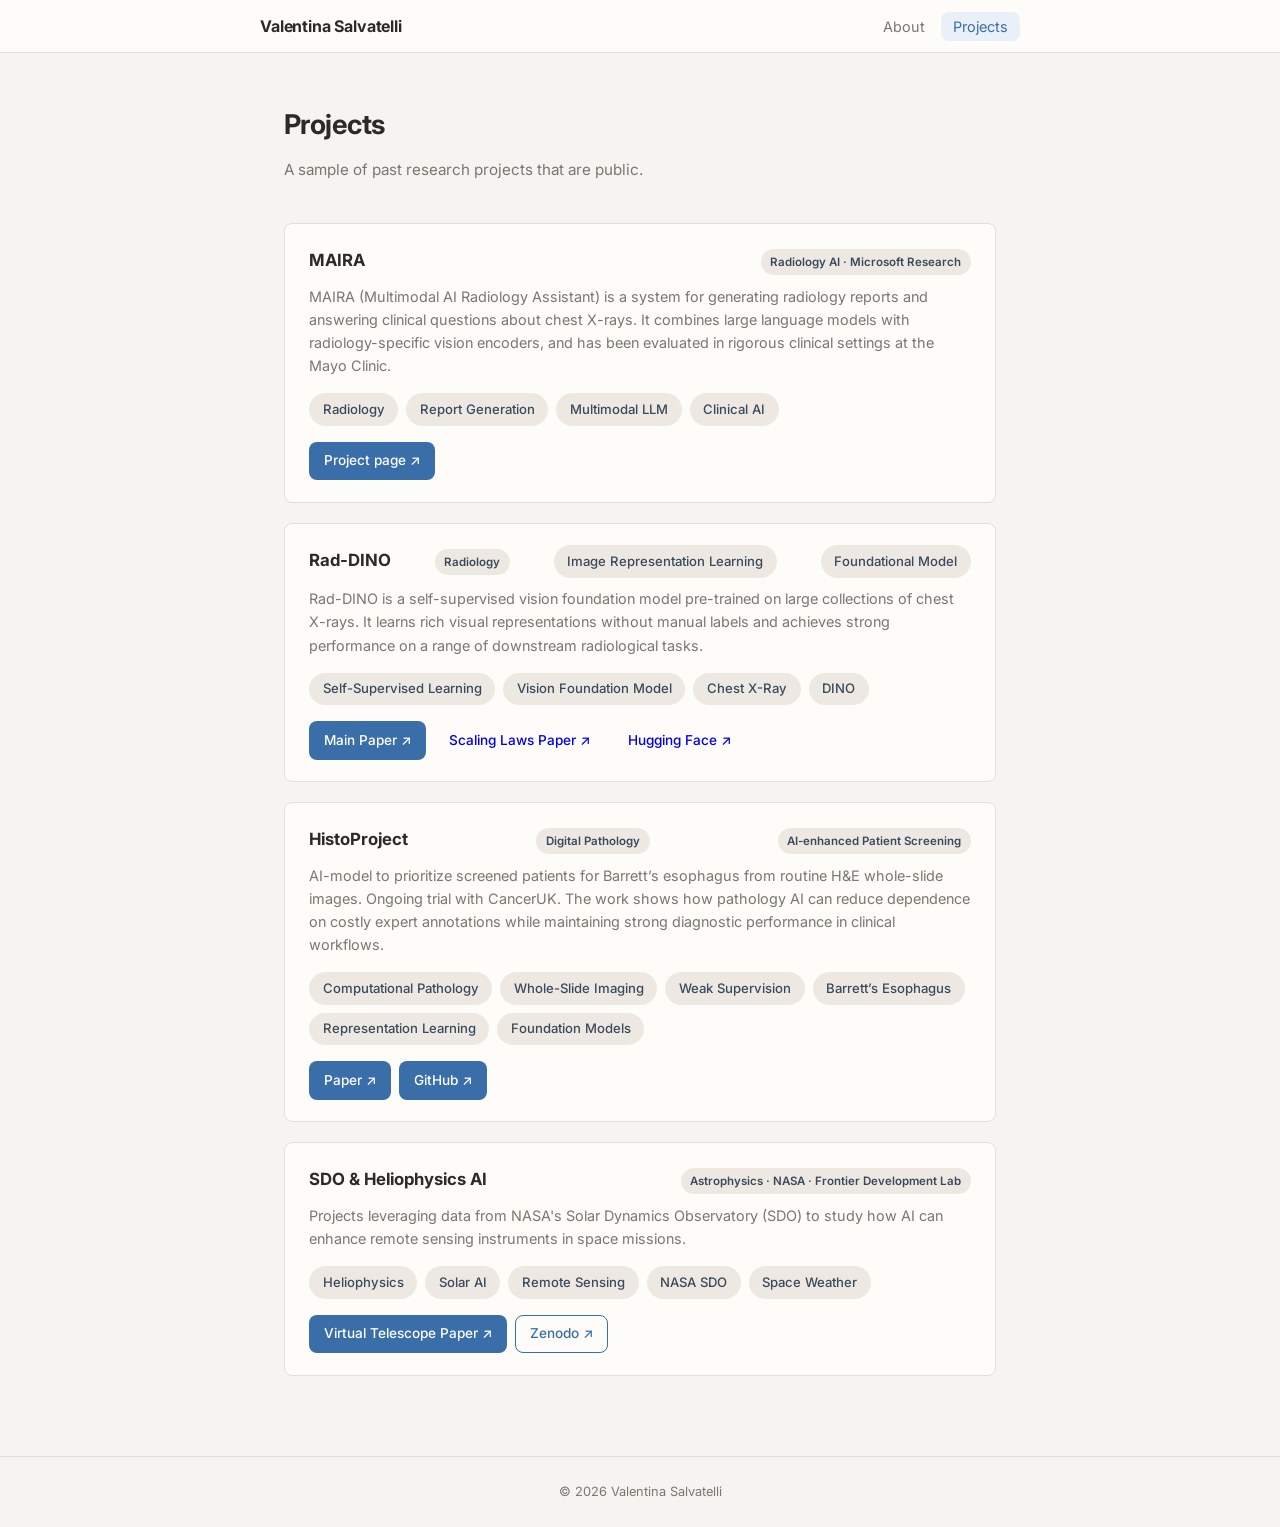
==== projects.html @ ae908276 "Initial website" ====
<!DOCTYPE html>
<html lang="en">
<head>
  <meta charset="UTF-8" />
  <meta name="viewport" content="width=device-width, initial-scale=1.0" />
  <title>Projects · Valentina Salvatelli</title>
  <meta name="description" content="Selected research projects by Valentina Salvatelli." />
  <link rel="stylesheet" href="style.css" />
</head>
<body>

  <!-- ── Navigation ── -->
  <nav>
    <div class="nav-inner">
      <a class="nav-brand" href="index.html">Valentina Salvatelli</a>
      <ul class="nav-links">
        <li><a href="index.html">About</a></li>
        <li><a href="projects.html" class="active">Projects</a></li>
      </ul>
    </div>
  </nav>

  <!-- ── Main ── -->
  <main>
    <h1 style="font-size:1.7rem; font-weight:700; letter-spacing:-0.02em; margin-bottom:0.5rem;">
      Projects
    </h1>
    <p class="projects-intro">
      A sample of past research projects that are public.

    <div class="projects-grid">

      <!-- MAIRA -->
      <article class="project-card">
        <div class="project-card-header">
          <h2>MAIRA</h2>
          <span class="project-badge">Radiology AI · Microsoft Research</span>
        </div>
        <p class="desc">
          MAIRA (Multimodal AI Radiology Assistant) is a system for generating radiology
          reports and answering clinical questions about chest X-rays. It combines large
          language models with radiology-specific vision encoders, and has been evaluated
          in rigorous clinical settings at the Mayo Clinic.
        </p>
        <div class="tags">
          <span class="tag">Radiology</span>
          <span class="tag">Report Generation</span>
          <span class="tag">Multimodal LLM</span>
          <span class="tag">Clinical AI</span>
        </div>
        <div class="project-links">
          <a class="btn btn-primary"
             href="https://www.microsoft.com/en-us/research/project/project-maira/publications/"
             target="_blank" rel="noopener">Project page ↗</a>
          <!-- Add paper / arXiv / GitHub links here -->
        </div>
      </article>
        <!-- Rad-DINO -->
        <article class="project-card">
        <div class="project-card-header">
            <h2>Rad-DINO</h2>
            <span class="project-badge">Radiology</span>
             <span class="tag">Image Representation Learning</span>
             <span class="tag">Foundational Model</span>
        </div>

        <p class="desc">
            Rad-DINO is a self-supervised vision foundation model pre-trained on large
            collections of chest X-rays. It learns rich visual representations without
            manual labels and achieves strong performance on a range of downstream
            radiological tasks.
        </p>

        <div class="tags">
            <span class="tag">Self-Supervised Learning</span>
            <span class="tag">Vision Foundation Model</span>
            <span class="tag">Chest X-Ray</span>
            <span class="tag">DINO</span>
        </div>

        <div class="project-links">
            <a class="btn btn-primary"
            href="https://www.nature.com/articles/s42256-024-00965-w"
            target="_blank" rel="noopener">
            Main Paper ↗
            </a>

            <a class="btn btn-secondary"
            href="https://arxiv.org/abs/2509.12818"
            target="_blank" rel="noopener">
            Scaling Laws Paper ↗
            </a>

            <a class="btn btn-secondary"
            href="https://huggingface.co/microsoft/rad-dino"
            target="_blank" rel="noopener">
            Hugging Face ↗
            </a>

        </div>
        </article>

      <!-- HistoProject -->
      <article class="project-card">
        <div class="project-card-header">
          <h2>HistoProject</h2>
          <span class="project-badge">Digital Pathology</span>
          <span class="project-badge">AI-enhanced Patient Screening</span>
        </div>
        <p class="desc">
          AI-model to prioritize screened patients for Barrett’s esophagus 
          from routine H&amp;E whole-slide images. Ongoing trial with CancerUK.
          The work shows how
          pathology AI can reduce dependence on costly expert annotations while
          maintaining strong diagnostic performance in clinical workflows.
        </p>
        <div class="tags">
          <span class="tag">Computational Pathology</span>
          <span class="tag">Whole-Slide Imaging</span>
          <span class="tag">Weak Supervision</span>
          <span class="tag">Barrett’s Esophagus</span>
          <span class="tag">Representation Learning</span>
          <span class="tag">Foundation Models</span>
        </div>
        <div class="project-links">
            <a class="btn btn-primary"
             href="https://www.nature.com/articles/s41467-024-46174-2"
             target="_blank" rel="noopener">Paper ↗</a>

             <a class="btn btn-primary"
             href="https://github.com/microsoft/hi-ml"
             target="_blank" rel="noopener">GitHub ↗</a>
            
        </div>
      </article>

      <!-- SDO / Heliophysics -->
      <article class="project-card">
        <div class="project-card-header">
          <h2>SDO &amp; Heliophysics AI</h2>
          <span class="project-badge">Astrophysics · NASA · Frontier Development Lab</span>
        </div>
        <p class="desc">
          Projects leveraging data from NASA's Solar Dynamics Observatory (SDO) to study 
          how AI can enhance remote sensing instruments in space missions.
        </p>
        <div class="tags">
          <span class="tag">Heliophysics</span>
          <span class="tag">Solar AI</span>
          <span class="tag">Remote Sensing</span>
          <span class="tag">NASA SDO</span>
          <span class="tag">Space Weather</span>
        </div>
        <div class="project-links">
           <a class="btn btn-primary"
             href="https://iopscience.iop.org/article/10.3847/1538-4357/ac867b"
             target="_blank" rel="noopener">Virtual Telescope Paper ↗</a>

           <a class="btn btn-outline"
             href="https://zenodo.org/records/6954828"
             target="_blank" rel="noopener">Zenodo ↗</a>
           
        </div>
      </article>

    </div>
  </main>

  <footer>
    <p>&copy; <span id="yr"></span> Valentina Salvatelli</p>
  </footer>

  <script>document.getElementById('yr').textContent = new Date().getFullYear();</script>
</body>
</html>
---- style.css ----
@import url('https://fonts.googleapis.com/css2?family=Inter:wght@400;500;600;700&display=swap');

/* ─── Reset & base ─────────────────────────────────────────── */
*, *::before, *::after { box-sizing: border-box; margin: 0; padding: 0; }

:root {
  --bg:        #f5f4f0;
  --surface:   #fdfcf8;
  --border:    #e2dfd8;
  --text:      #2c2a26;
  --muted:     #7a7670;
  --accent:    #3a6ea8;
  --accent-lt: #eaf0f8;
  --tag-bg:    #ede9e2;
  --tag-fg:    #3a4a5c;
  --radius:    8px;
  --max-w:     760px;
  --mono:      'SFMono-Regular', Consolas, 'Liberation Mono', Menlo, monospace;
}

html { font-size: 16px; scroll-behavior: smooth; }

body {
  background: var(--bg);
  color: var(--text);
  font-family: 'Inter', -apple-system, BlinkMacSystemFont, 'Segoe UI', Roboto, Helvetica, Arial, sans-serif;
  line-height: 1.75;
  -webkit-font-smoothing: antialiased;
}

/* ─── Nav ──────────────────────────────────────────────────── */
nav {
  position: sticky;
  top: 0;
  z-index: 100;
  background: var(--surface);
  border-bottom: 1px solid var(--border);
  padding: 0 1.5rem;
}

.nav-inner {
  max-width: var(--max-w);
  margin: 0 auto;
  display: flex;
  align-items: center;
  justify-content: space-between;
  height: 3.25rem;
}

.nav-brand {
  font-weight: 700;
  font-size: 1rem;
  color: var(--text);
  text-decoration: none;
  letter-spacing: -0.01em;
}

.nav-links {
  display: flex;
  gap: 0.25rem;
  list-style: none;
}

.nav-links a {
  text-decoration: none;
  color: var(--muted);
  font-size: 0.9rem;
  padding: 0.35rem 0.75rem;
  border-radius: var(--radius);
  transition: color 0.15s, background 0.15s;
}

.nav-links a:hover,
.nav-links a.active {
  color: var(--accent);
  background: var(--accent-lt);
}

/* ─── Main container ───────────────────────────────────────── */
main {
  max-width: var(--max-w);
  margin: 0 auto;
  padding: 3rem 1.5rem 5rem;
}

/* ─── About page ───────────────────────────────────────────── */
.profile-header {
  display: flex;
  align-items: flex-start;
  gap: 2rem;
  margin-bottom: 2.5rem;
}

.profile-photo {
  width: 110px;
  height: 110px;
  border-radius: 50%;
  object-fit: cover;
  flex-shrink: 0;
  border: 3px solid var(--border);
  background: var(--border);
}

.profile-photo-placeholder {
  width: 110px;
  height: 110px;
  border-radius: 50%;
  flex-shrink: 0;
  background: var(--accent-lt);
  border: 3px solid var(--border);
  display: flex;
  align-items: center;
  justify-content: center;
  font-size: 2.5rem;
  color: var(--accent);
}

.profile-info h1 {
  font-size: 1.7rem;
  font-weight: 700;
  line-height: 1.2;
  margin-bottom: 0.3rem;
  letter-spacing: -0.02em;
}

.profile-info .role {
  color: var(--accent);
  font-size: 0.95rem;
  font-weight: 500;
  margin-bottom: 0.75rem;
}

.profile-links {
  display: flex;
  flex-wrap: wrap;
  gap: 0.5rem;
}

.btn {
  display: inline-flex;
  align-items: center;
  gap: 0.4rem;
  padding: 0.4rem 0.85rem;
  border-radius: var(--radius);
  font-size: 0.85rem;
  font-weight: 500;
  text-decoration: none;
  transition: background 0.15s, color 0.15s;
  border: 1px solid transparent;
}

.btn-primary {
  background: var(--accent);
  color: #fff;
}
.btn-primary:hover { background: #245888; }

.btn-outline {
  background: var(--surface);
  color: var(--accent);
  border-color: var(--accent);
}
.btn-outline:hover { background: var(--accent-lt); }

/* ─── Bio ──────────────────────────────────────────────────── */
.bio p {
  margin-bottom: 1.1rem;
  color: var(--text);
  font-size: 0.975rem;
}

.bio p:last-child { margin-bottom: 0; }

/* ─── Section titles ───────────────────────────────────────── */
.section-title {
  font-size: 0.7rem;
  font-weight: 700;
  letter-spacing: 0.12em;
  text-transform: uppercase;
  color: var(--muted);
  margin-bottom: 0.85rem;
}

/* ─── Research interests ───────────────────────────────────── */
.research-section {
  margin-top: 2.5rem;
  padding-top: 2rem;
  border-top: 1px solid var(--border);
}

.tags {
  display: flex;
  flex-wrap: wrap;
  gap: 0.5rem;
}

.tag {
  background: var(--tag-bg);
  color: var(--tag-fg);
  border-radius: 999px;
  padding: 0.3rem 0.85rem;
  font-size: 0.82rem;
  font-weight: 500;
}

/* ─── Contact / PhD section ────────────────────────────────── */
.contact-section {
  margin-top: 2.5rem;
  padding: 1.25rem 1.5rem;
  background: var(--accent-lt);
  border-radius: var(--radius);
  border-left: 3px solid var(--accent);
}

.contact-section p {
  font-size: 0.9rem;
  color: var(--text);
}

.contact-section a {
  color: var(--accent);
  font-weight: 600;
  text-decoration: none;
}
.contact-section a:hover { text-decoration: underline; }

/* ─── Projects page ────────────────────────────────────────── */
.projects-intro {
  margin-bottom: 2.5rem;
  color: var(--muted);
  font-size: 0.95rem;
}

.projects-grid {
  display: grid;
  grid-template-columns: 1fr;
  gap: 1.25rem;
}

.project-card {
  background: var(--surface);
  border: 1px solid var(--border);
  border-radius: var(--radius);
  padding: 1.35rem 1.5rem;
  transition: box-shadow 0.15s, border-color 0.15s;
}

.project-card:hover {
  border-color: var(--accent);
  box-shadow: 0 2px 12px rgba(45, 106, 159, 0.1);
}

.project-card-header {
  display: flex;
  align-items: baseline;
  justify-content: space-between;
  gap: 1rem;
  margin-bottom: 0.6rem;
  flex-wrap: wrap;
}

.project-card h2 {
  font-size: 1.05rem;
  font-weight: 700;
  color: var(--text);
}

.project-badge {
  font-size: 0.72rem;
  font-weight: 600;
  padding: 0.2rem 0.6rem;
  border-radius: 999px;
  background: var(--tag-bg);
  color: var(--tag-fg);
  white-space: nowrap;
  flex-shrink: 0;
}

.project-card .desc {
  font-size: 0.9rem;
  color: var(--muted);
  margin-bottom: 1rem;
  line-height: 1.6;
}

.project-card .tags { margin-bottom: 1rem; }

.project-links {
  display: flex;
  flex-wrap: wrap;
  gap: 0.5rem;
}

/* ─── Footer ───────────────────────────────────────────────── */
footer {
  border-top: 1px solid var(--border);
  text-align: center;
  padding: 1.5rem 1rem;
  font-size: 0.8rem;
  color: var(--muted);
}

/* ─── Responsive ───────────────────────────────────────────── */
@media (max-width: 540px) {
  .profile-header { flex-direction: column; align-items: center; text-align: center; }
  .profile-links  { justify-content: center; }
  .nav-brand      { font-size: 0.9rem; }
}
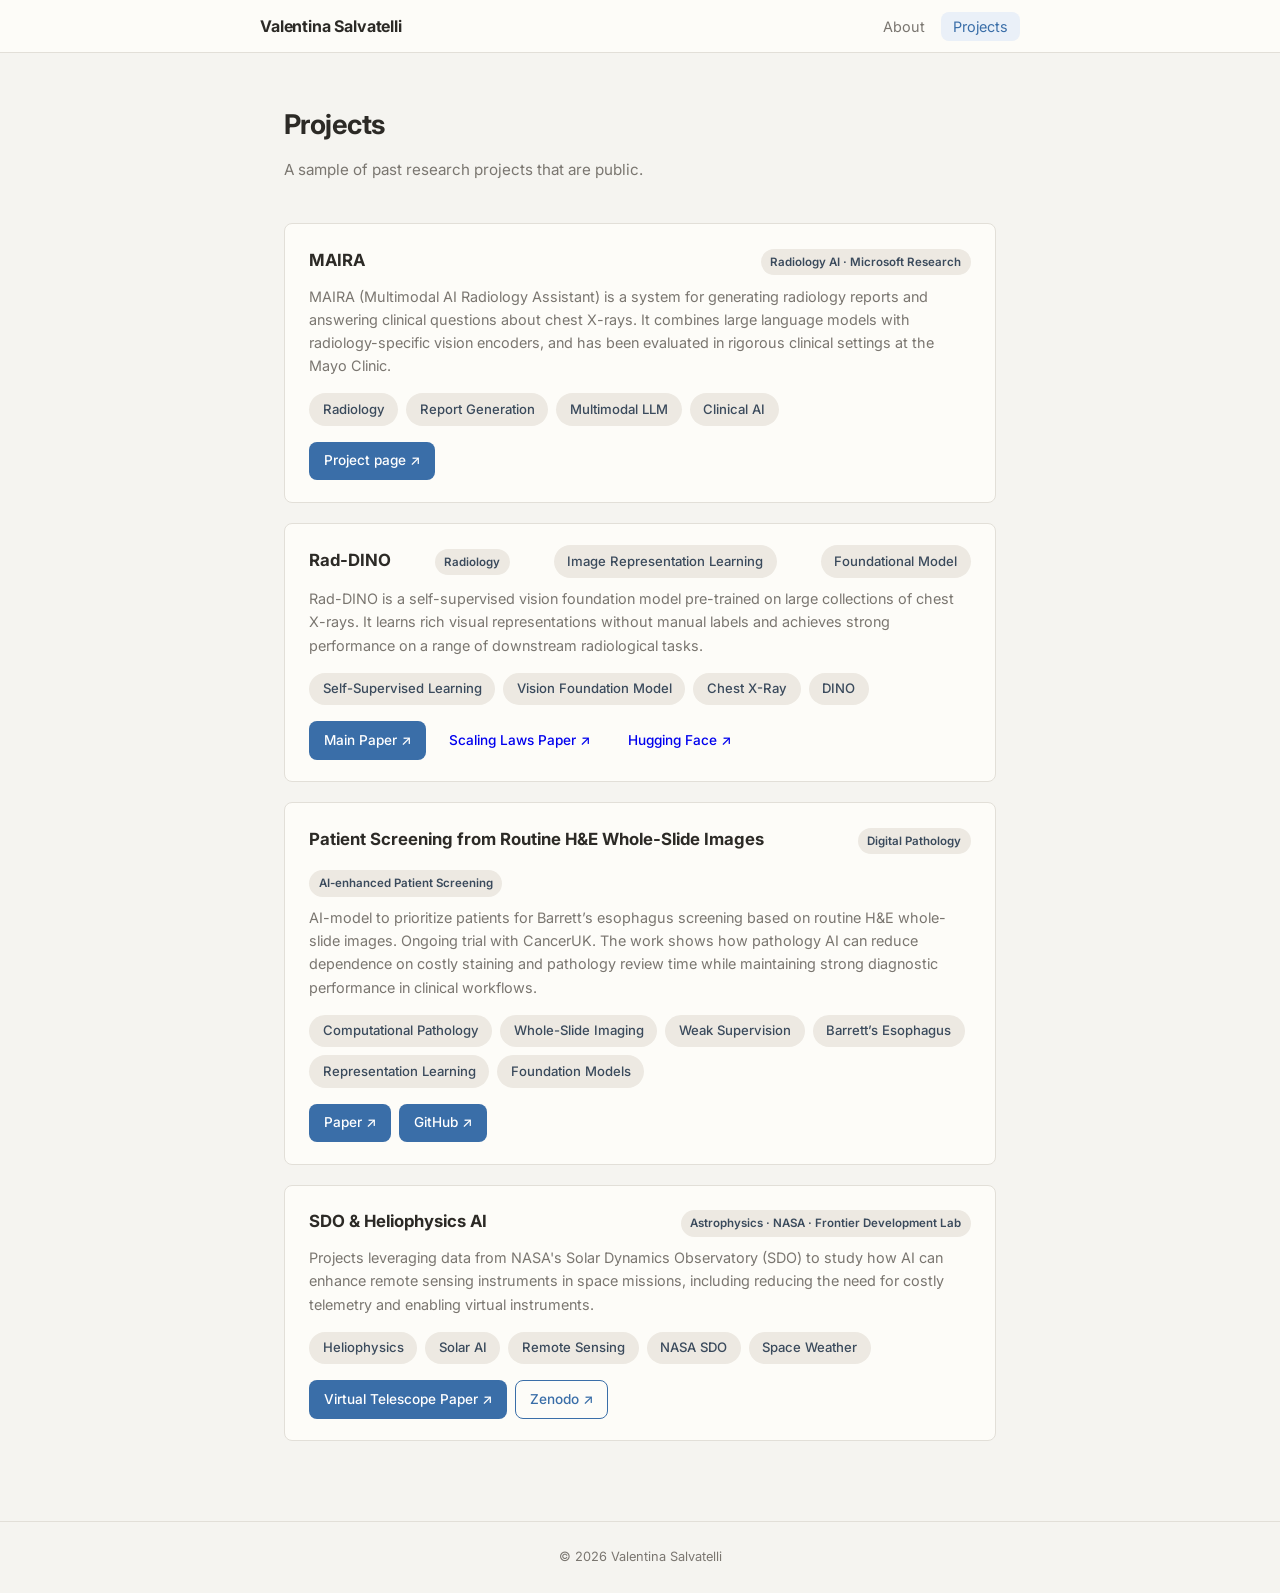
==== commit 2d5c7759: "few fixes" ====
--- a/projects.html
+++ b/projects.html
@@ -103,15 +103,14 @@
       <!-- HistoProject -->
       <article class="project-card">
         <div class="project-card-header">
-          <h2>HistoProject</h2>
+          <h2>Patient Screening from Routine H&amp;E Whole-Slide Images</h2>
           <span class="project-badge">Digital Pathology</span>
           <span class="project-badge">AI-enhanced Patient Screening</span>
         </div>
         <p class="desc">
-          AI-model to prioritize screened patients for Barrett’s esophagus 
-          from routine H&amp;E whole-slide images. Ongoing trial with CancerUK.
+          AI-model to prioritize patients for Barrett’s esophagus screening based on routine H&amp;E whole-slide images. Ongoing trial with CancerUK.
           The work shows how
-          pathology AI can reduce dependence on costly expert annotations while
+          pathology AI can reduce dependence on costly staining and pathology review time while
           maintaining strong diagnostic performance in clinical workflows.
         </p>
         <div class="tags">
@@ -142,7 +141,8 @@
         </div>
         <p class="desc">
           Projects leveraging data from NASA's Solar Dynamics Observatory (SDO) to study 
-          how AI can enhance remote sensing instruments in space missions.
+          how AI can enhance remote sensing instruments in space missions, including reducing the need for costly telemetry 
+          and enabling virtual instruments.
         </p>
         <div class="tags">
           <span class="tag">Heliophysics</span>
